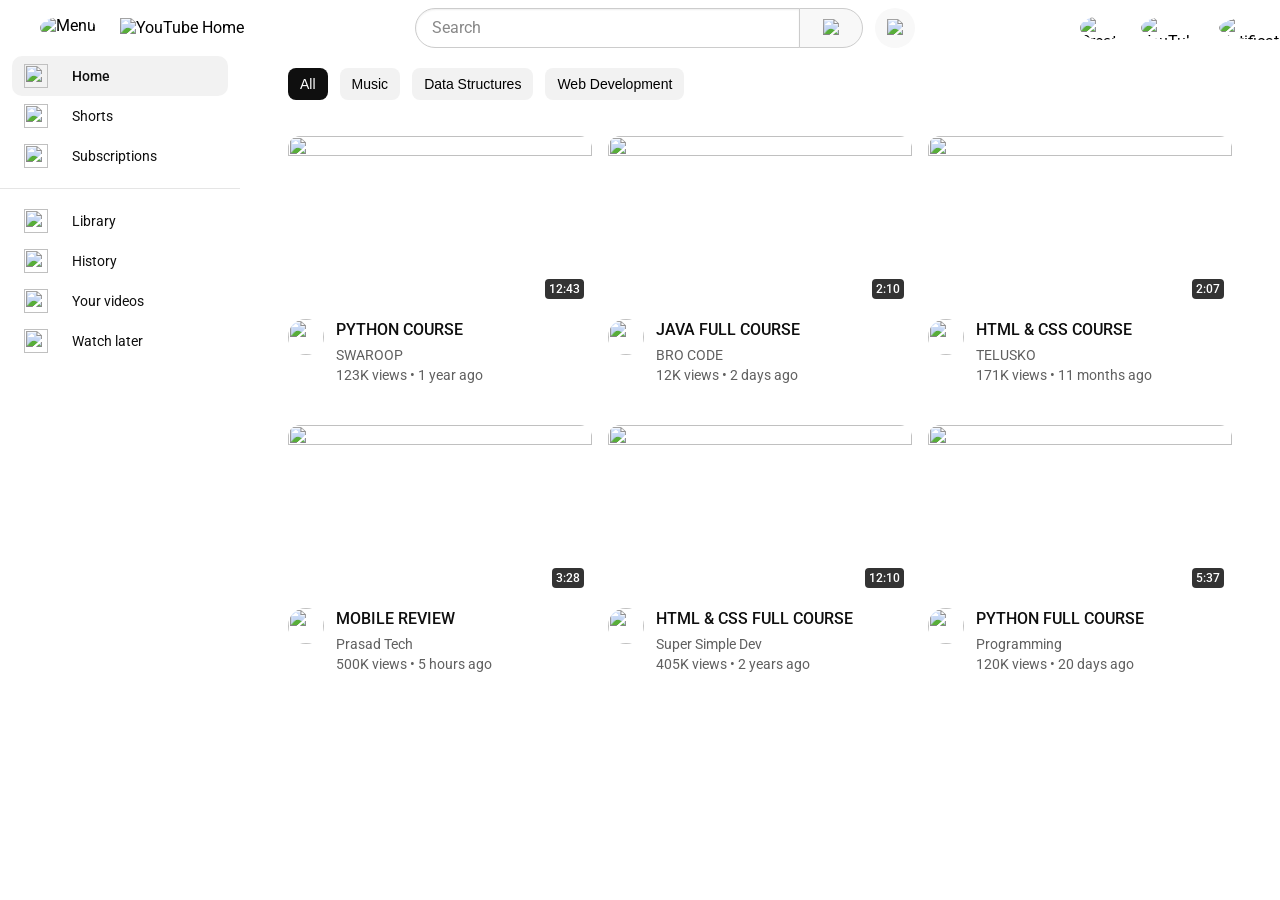
==== index.html @ 042ae622 "Add files via upload" ====
<!doctype html>
<html>

<head>
    <title>YouTube</title>
    <link rel="preconnect" href="https://fonts.googleapis.com" />
    <link rel="preconnect" href="https://fonts.gstatic.com" crossorigin />
    <link href="https://fonts.googleapis.com/css2?family=Roboto:wght@400;500;700&display=swap" rel="stylesheet" />
    <link rel="stylesheet" href="style.css" />
</head>

<body>
    <header class="header">
        <div class="left-section">
            <img class="hamburger-menu" src="../src/hamburger-menu.svg" title="Menu" />
            <img class="youtube-logo" src="../src/youtube-logo-.svg" title="YouTube Home" />
        </div>

        <div class="middle-section">
            <input class="search-bar" type="search" placeholder="Search" title="Search" />

            <button class="search-button" title="Search">
                <img class="search-icon" src="../src/search.svg" />
            </button>

            <button class="voice-search-button" title="Search with your voice">
                <img class="voice-search-icon" src="../src/voice-search-icon.svg" />
            </button>
        </div>

        <div class="right-section">
            <img class="upload-icon" src="../src/upload.svg" title="Create" />
            <img class="youtube-apps-icon" src="../src/youtube-apps.svg" title="YouTube apps" />
            <img class="notifications-icon" src="../src/notifications.svg" title="Notifications" />
            <button class="theme-toggle-button" title="Toggle Dark/Light Mode">🌙</button>
            <img class="current-user-picture" src="../src/user.avif" title="Profile" />
        </div>
    </header>

    <nav class="sidebar">
        <div class="sidebar-link active">
            <img src="../src/home.svg" />
            <div>Home</div>
        </div>
        <div class="sidebar-link">
            <img src="../src/explore.svg" />
            <div>Shorts</div>
        </div>
        <div class="sidebar-link">
            <img src="../src/subscriptions.svg" />
            <div>Subscriptions</div>
        </div>

        <div class="sidebar-divider"></div>

        <div class="sidebar-link">
            <img src="../src/library.svg" />
            <div>Library</div>
        </div>
        <div class="sidebar-link">
            <img src="../src/history_24.svg" />
            <div>History</div>
        </div>
        <div class="sidebar-link">
            <img src="../src/my videos.jpeg" />
            <div>Your videos</div>
        </div>
        <div class="sidebar-link">
            <img src="../src/library.svg" />
            <div>Watch later</div>
        </div>
    </nav>

    <main>
        <div class="categories">
            <button class="category-pill active">All</button>

            <button class="category-pill">Music</button>
            <button class="category-pill">Data Structures</button>
            <button class="category-pill">Web Development</button>
        </div>

        <section class="content" id="search-results-section" style="display: none;">
        </section>

        <section class="content" id="home-section">
            <div class="video">
                <div class="thumb">
                    <a target="_blank" href="https://youtu.be/fHKPQEVCX-s?si=FgmPAvWsWkRdtgcK"><img
                            src="../src/1.jpg" /></a>
                    <span class="time">12:43</span>
                </div>
                <div class="info">
                    <img src="../src/user.avif" />
                    <div>
                        <h4>PYTHON COURSE</h4>
                        <p class="channel">SWAROOP</p>
                        <p class="meta">123K views • 1 year ago</p>
                    </div>
                </div>
            </div>

            <div class="video">
                <div class="thumb">
                    <a target="_blank" href="https://youtu.be/G3e-cpL7ofc?si=cBDUlY2dsx352biN"><img
                            src="../src/2.jpg" /></a>
                    <span class="time">2:10</span>
                </div>
                <div class="info">
                    <img src="../src/user.avif" />
                    <div>
                        <h4>JAVA FULL COURSE</h4>
                        <p class="channel">BRO CODE</p>
                        <p class="meta">12K views • 2 days ago</p>
                    </div>
                </div>
            </div>

            <div class="video">
                <div class="thumb">
                    <a target="_blank" href="https://youtu.be/G3e-cpL7ofc?si=cBDUlY2dsx352biN"><img
                            src="../src/3.jpg" /></a>
                    <span class="time">2:07</span>
                </div>
                <div class="info">
                    <img src="../src/user.avif" />
                    <div>
                        <h4>HTML & CSS COURSE</h4>
                        <p class="channel">TELUSKO</p>
                        <p class="meta">171K views • 11 months ago</p>
                    </div>
                </div>
            </div>

            <div class="video">
                <div class="thumb">
                    <a target="_blank" href="https://youtu.be/G3e-cpL7ofc?si=cBDUlY2dsx352biN"><img
                            src="../src/4.jpg" /></a>
                    <span class="time">3:28</span>
                </div>
                <div class="info">
                    <img src="../src/user.avif" />
                    <div>
                        <h4>MOBILE REVIEW</h4>
                        <p class="channel">Prasad Tech</p>
                        <p class="meta">500K views • 5 hours ago</p>
                    </div>
                </div>
            </div>

            <div class="video">
                <div class="thumb">
                    <a target="_blank" href="https://youtu.be/G3e-cpL7ofc?si=cBDUlY2dsx352biN"><img
                            src="../src/5.jpg" /></a>
                    <span class="time">12:10</span>
                </div>
                <div class="info">
                    <img src="../src/user.avif" />
                    <div>
                        <h4>
                            <a href="https://youtu.be/G3e-cpL7ofc?si=cBDUlY2dsx352biN">HTML & CSS FULL COURSE</a>
                        </h4>
                        <p class="channel">Super Simple Dev</p>
                        <p class="meta">405K views • 2 years ago</p>
                    </div>
                </div>
            </div>

            <div class="video">
                <div class="thumb">
                    <a target="_blank" href="https://youtu.be/G3e-cpL7ofc?si=cBDUlY2dsx352biN"><img
                            src="../src/6.jpg" /></a>
                    <span class="time">5:37</span>
                </div>
                <div class="info">
                    <img src="../src/user.avif" />
                    <div>
                        <h4>PYTHON FULL COURSE</h4>
                        <p class="channel">Programming</p>
                        <p class="meta">120K views • 20 days ago</p>
                    </div>
                </div>
            </div>
        </section>

        <!-- Music Section -->
        <section class="content" id="music-section" style="display: none;">
            <div class="video">
                <div class="thumb"><a href="#"><img src="../src/music.webp" /></a><span class="time">3:45</span></div>
                <div class="info"><img src="../src/user.avif" />
                    <div>
                        <h4>Best Pop Hits 2026</h4>
                        <p class="channel">Music Mix</p>
                        <p class="meta">2M views • 1 month ago</p>
                    </div>
                </div>
            </div>
            <div class="video">
                <div class="thumb"><a href="#"><img src="../src/music2.webp" /></a><span class="time">1:02:11</span>
                </div>
                <div class="info"><img src="../src/user.avif" />
                    <div>
                        <h4>Relaxing Lofi Music</h4>
                        <p class="channel">Chill Vibes</p>
                        <p class="meta">5.5M views • 6 months ago</p>
                    </div>
                </div>
            </div>
            <div class="video">
                <div class="thumb"><a href="#"><img src="../src/3.jpg" /></a><span class="time">45:20</span></div>
                <div class="info"><img src="../src/user.avif" />
                    <div>
                        <h4>Classical Piano Masterpieces</h4>
                        <p class="channel">Classical Sounds</p>
                        <p class="meta">800K views • 2 years ago</p>
                    </div>
                </div>
            </div>
            <div class="video">
                <div class="thumb"><a href="#"><img src="../src/4.jpg" /></a><span class="time">3:20</span></div>
                <div class="info"><img src="../src/user.avif" />
                    <div>
                        <h4>Top 50 EDM Drops</h4>
                        <p class="channel">Rave On</p>
                        <p class="meta">1.1M views • 3 weeks ago</p>
                    </div>
                </div>
            </div>
            <div class="video">
                <div class="thumb"><a href="#"><img src="../src/5.jpg" /></a><span class="time">5:15</span></div>
                <div class="info"><img src="../src/user.avif" />
                    <div>
                        <h4>Acoustic Guitar Covers</h4>
                        <p class="channel">Cover Nation</p>
                        <p class="meta">3M views • 1 year ago</p>
                    </div>
                </div>
            </div>
            <div class="video">
                <div class="thumb"><a href="#"><img
                            src="https://images.unsplash.com/photo-1520690214124-2405c5217036?w=500&q=80" /></a><span
                        class="time">2:30:00</span></div>
                <div class="info"><img src="../src/user.avif" />
                    <div>
                        <h4>Study Motivation Music</h4>
                        <p class="channel">Focus Brain</p>
                        <p class="meta">10M views • 4 months ago</p>
                    </div>
                </div>
            </div>
        </section>

        <!-- Data Structures Section -->
        <section class="content" id="data-structures-section" style="display: none;">
            <div class="video">
                <div class="thumb"><a href="#"><img
                            src="https://images.unsplash.com/photo-1555066931-4365d14bab8c?w=500&q=80" /></a><span
                        class="time">4:00:00</span></div>
                <div class="info"><img src="../src/user.avif" />
                    <div>
                        <h4>Data Structures and Algorithms Full Course</h4>
                        <p class="channel">CodeAcademy</p>
                        <p class="meta">3M views • 2 years ago</p>
                    </div>
                </div>
            </div>
            <div class="video">
                <div class="thumb"><a href="#"><img
                            src="https://images.unsplash.com/photo-1515879218367-8466d910aaa4?w=500&q=80" /></a><span
                        class="time">12:30</span></div>
                <div class="info"><img src="../src/user.avif" />
                    <div>
                        <h4>Big O Notation Explained Fast</h4>
                        <p class="channel">Tech Math</p>
                        <p class="meta">1.5M views • 1 year ago</p>
                    </div>
                </div>
            </div>
            <div class="video">
                <div class="thumb"><a href="#"><img
                            src="https://images.unsplash.com/photo-1504639725590-34d0984388bd?w=500&q=80" /></a><span
                        class="time">45:10</span></div>
                <div class="info"><img src="../src/user.avif" />
                    <div>
                        <h4>Mastering Linked Lists</h4>
                        <p class="channel">CS Basics</p>
                        <p class="meta">800K views • 8 months ago</p>
                    </div>
                </div>
            </div>
            <div class="video">
                <div class="thumb"><a href="#"><img
                            src="https://images.unsplash.com/photo-1526374965328-7f61d4dc18c5?w=500&q=80" /></a><span
                        class="time">1:30:00</span></div>
                <div class="info"><img src="../src/user.avif" />
                    <div>
                        <h4>Binary Search Trees in Java</h4>
                        <p class="channel">Java King</p>
                        <p class="meta">500K views • 3 years ago</p>
                    </div>
                </div>
            </div>
            <div class="video">
                <div class="thumb"><a href="#"><img
                            src="https://images.unsplash.com/photo-1517694712202-14dd9538aa97?w=500&q=80" /></a><span
                        class="time">22:00</span></div>
                <div class="info"><img src="../src/user.avif" />
                    <div>
                        <h4>Google Interview Coding Problem</h4>
                        <p class="channel">Tech Interview</p>
                        <p class="meta">4M views • 2 months ago</p>
                    </div>
                </div>
            </div>
            <div class="video">
                <div class="thumb"><a href="#"><img
                            src="https://images.unsplash.com/photo-1551033406-611cf9a28f67?w=500&q=80" /></a><span
                        class="time">15:45</span></div>
                <div class="info"><img src="../src/user.avif" />
                    <div>
                        <h4>Graph Traversal Algorithms</h4>
                        <p class="channel">Algo Expert</p>
                        <p class="meta">2M views • 4 years ago</p>
                    </div>
                </div>
            </div>
        </section>

        <section class="content" id="web-development-section" style="display: none;">
            <div class="video">
                <div class="thumb"><a href="#"><img
                            src="https://images.unsplash.com/photo-1460925895917-afdab827c52f?w=500&q=80" /></a><span
                        class="time">14:24</span></div>
                <div class="info"><img src="../src/user.avif" />
                    <div>
                        <h4>Discovering Hidden Gems in Coding</h4>
                        <p class="channel">Tech Explorer</p>
                        <p class="meta">50K views • 1 week ago</p>
                    </div>
                </div>
            </div>
            <div class="video">
                <div class="thumb"><a href="#"><img
                            src="https://images.unsplash.com/photo-1504639725590-34d0984388bd?w=500&q=80" /></a><span
                        class="time">10:00</span></div>
                <div class="info"><img src="../src/user.avif" />
                    <div>
                        <h4>10 Coding Secrets You Didn't Know</h4>
                        <p class="channel">Code Master</p>
                        <p class="meta">120K views • 2 weeks ago</p>
                    </div>
                </div>
            </div>
            <div class="video">
                <div class="thumb"><a href="#"><img
                            src="https://images.unsplash.com/photo-1517694712202-14dd9538aa97?w=500&q=80" /></a><span
                        class="time">22:15</span></div>
                <div class="info"><img src="../src/user.avif" />
                    <div>
                        <h4>Building a startup in 30 days</h4>
                        <p class="channel">Silicon Valley Diary</p>
                        <p class="meta">2M views • 1 month ago</p>
                    </div>
                </div>
            </div>
            <div class="video">
                <div class="thumb"><a href="#"><img
                            src="https://images.unsplash.com/photo-1542831371-29b0f74f9713?w=500&q=80" /></a><span
                        class="time">15:30</span></div>
                <div class="info"><img src="../src/user.avif" />
                    <div>
                        <h4>The Best CSS Frameworks of 2026</h4>
                        <p class="channel">Design Guru</p>
                        <p class="meta">500K views • 3 days ago</p>
                    </div>
                </div>
            </div>
            <div class="video">
                <div class="thumb"><a href="#"><img
                            src="https://images.unsplash.com/photo-1555066931-4365d14bab8c?w=500&q=80" /></a><span
                        class="time">18:45</span></div>
                <div class="info"><img src="../src/user.avif" />
                    <div>
                        <h4>Why I Switched to Neovim (And You Should Too)</h4>
                        <p class="channel">Terminal King</p>
                        <p class="meta">300K views • 2 weeks ago</p>
                    </div>
                </div>
            </div>
            <div class="video">
                <div class="thumb"><a href="#"><img
                            src="https://images.unsplash.com/photo-1498050108023-c5249f4df085?w=500&q=80" /></a><span
                        class="time">1:20:00</span></div>
                <div class="info"><img src="../src/user.avif" />
                    <div>
                        <h4>Full Stack Web Development Roadmap</h4>
                        <p class="channel">FreeCodeCamp</p>
                        <p class="meta">5M views • 5 months ago</p>
                    </div>
                </div>
            </div>
        </section>
    </main>

    <script src="new.js"></script>
</body>

</html>
---- style.css ----
body {
    font-family: 'Roboto', Arial, sans-serif;
    margin: 0;
    padding-top: 56px;
    padding-left: 264px;

    padding-right: 24px;
    background-color: #ffffff;
}

p {
    margin: 0;
}

.header {
    height: 56px;
    display: flex;
    justify-content: space-between;
    align-items: center;
    position: fixed;
    top: 0;
    left: 0;
    right: 0;
    z-index: 100;
    background-color: white;
    padding: 0 16px;
}

.left-section {
    display: flex;
    align-items: center;
}

.hamburger-menu {
    height: 24px;
    margin: 0 16px;
    cursor: pointer;
    transition: background-color 0.2s;
    padding: 8px;
    border-radius: 50%;
}

.hamburger-menu:active {
    background-color: #e5e5e5;
}

.youtube-logo {
    height: 20px;
    padding: 18px 14px 18px 0;
    object-fit: contain;
}

.middle-section {
    flex: 1;
    max-width: 500px;
    margin: 0 35px;
    display: flex;
    align-items: center;
}

.search-bar {
    flex: 1;
    height: 40px;
    padding-left: 16px;
    font-size: 16px;
    border: 1px solid #ccc;
    border-top-left-radius: 40px;
    border-bottom-left-radius: 40px;
    box-shadow: inset 0 1px 2px #eee;
}

.search-bar::placeholder {
    font-family: 'Roboto', Arial, sans-serif;
    color: #888;
}

.search-button {
    height: 40px;
    width: 64px;
    border: 1px solid #ccc;
    background: #f8f8f8;
    margin-left: -1px;
    border-top-right-radius: 40px;
    border-bottom-right-radius: 40px;
}

.voice-search-button {
    height: 40px;
    width: 40px;
    margin-left: 12px;
    border-radius: 50%;
    border: none;
    background: #f8f8f8;
}

.search-icon,
.voice-search-icon,
.upload-icon,
.youtube-apps-icon,
.notifications-icon {
    height: 24px;
}

.right-section {
    width: 180px;
    margin-right: 12px;
    display: flex;
    justify-content: space-between;
    align-items: center;
}

.upload-icon,
.youtube-apps-icon,
.notifications-icon {
    padding: 8px;
    border-radius: 50%;
    cursor: pointer;
    transition: background-color 0.15s;
}

.upload-icon:hover,
.youtube-apps-icon:hover,
.notifications-icon:hover {
    background-color: #f2f2f2;
}

.current-user-picture {
    height: 32px;
    border-radius: 50%;
    cursor: pointer;
}

.sidebar {
    position: fixed;
    left: 0;
    top: 56px;
    bottom: 0;
    width: 240px;
    background-color: white;
    overflow-y: auto;
    padding-bottom: 24px;
}

.sidebar::-webkit-scrollbar {
    width: 8px;
}

.sidebar::-webkit-scrollbar-thumb {
    background: transparent;
    border-radius: 4px;
}

.sidebar:hover::-webkit-scrollbar-thumb {
    background: #c1c1c1;
}

.categories {
    position: sticky;
    top: 56px;
    background-color: white;
    z-index: 99;
    display: flex;
    align-items: center;
    padding: 12px 24px;
    overflow-x: auto;
    gap: 12px;
    margin-bottom: 24px;
}

.sidebar-link {
    height: 40px;
    display: flex;
    flex-direction: row;
    justify-content: flex-start;
    align-items: center;
    padding: 0 12px;
    margin: 0 12px;
    border-radius: 10px;
    cursor: pointer;
}

.sidebar-link img {
    height: 24px;
    width: 24px;
    object-fit: contain;
    margin-right: 24px;
}

.sidebar-link div {
    font-size: 14px;
    font-weight: 400;
    color: #0f0f0f;
    white-space: nowrap;
    overflow: hidden;
    text-overflow: ellipsis;
}

.sidebar-divider {
    border-bottom: 1px solid #e5e5e5;
    margin: 12px 0;
}


.content {
    display: grid;
    grid-template-columns: repeat(auto-fill, minmax(300px, 1fr));
    gap: 40px 16px;
    padding: 0 24px;
}

.thumb {
    position: relative;
}

.thumb img {
    width: 100%;
    border-radius: 12px;
    aspect-ratio: 16 / 9;
    object-fit: cover;
}

.time {
    position: absolute;
    bottom: 8px;
    right: 8px;
    background: rgba(0, 0, 0, 0.8);
    font-weight: 500;
    border-radius: 4px;
    color: white;
    font-size: 12px;
    padding: 3px 4px;
}

.info {
    display: grid;
    grid-template-columns: 36px 1fr;
    gap: 12px;
    margin-top: 12px;
}

.info img {
    width: 36px;
    height: 36px;
    object-fit: cover;
    border-radius: 50%;
}

.info h4 {
    margin: 0 0 4px 0;
    font-size: 16px;
    font-weight: 500;
    line-height: 22px;
    color: #0f0f0f;
    display: -webkit-box;
    -webkit-line-clamp: 2;
    line-clamp: 2;
    -webkit-box-orient: vertical;
    overflow: hidden;
    text-overflow: ellipsis;
}

.info h4 a {
    text-decoration: none;
    color: inherit;
}

.channel,
.meta {
    font-size: 14px;
    color: #606060;
    line-height: 20px;
}

.channel:hover {
    color: #0f0f0f;
}

@media (max-width: 500px) {
    .content {
        grid-template-columns: 1fr;
    }
}

body {
    transition: padding-left 0.2s ease-in-out;
}

body.sidebar-closed {
    padding-left: 24px;
}

.sidebar {
    transition: transform 0.2s ease-in-out, opacity 0.2s ease-in-out;
}

.sidebar.closed {
    transform: translateX(-100%);
    opacity: 0;
    pointer-events: none;
}

.hamburger-menu {
    cursor: pointer;
    transition: background-color 0.2s;
    padding: 8px;
    border-radius: 50%;
}

.hamburger-menu:active {
    background-color: #e5e5e5;
}

.search-button,
.voice-search-button {
    cursor: pointer;
    transition: background-color 0.2s;
}

.search-button:hover,
.voice-search-button:hover {
    background-color: #e5e5e5;
}

.search-bar:focus {
    outline: none;
    border: 1px solid #1c62b9;
    box-shadow: inset 0 1px 2px #eee;
}

.sidebar-link {
    transition: background-color 0.15s ease-in-out;
    cursor: pointer;
    border-radius: 10px;
    width: auto;
}

.sidebar-link.active {
    background-color: #f2f2f2;
    font-weight: 500;
}

.sidebar-link.active div {
    font-weight: 500;
}

.sidebar-link:hover {
    background-color: #f2f2f2;
}

.video {
    cursor: pointer;
}

.categories::-webkit-scrollbar {
    display: none;
}

.categories {
    -ms-overflow-style: none;
    scrollbar-width: none;
}

.category-pill {
    background-color: #f2f2f2;
    border: none;
    height: 32px;
    border-radius: 8px;
    padding: 0 12px;
    font-size: 14px;
    font-weight: 500;
    cursor: pointer;
    white-space: nowrap;
    transition: background-color 0.2s, color 0.2s;
}

.category-pill:hover {
    background-color: #e5e5e5;
}

.category-pill.active {
    background-color: #0f0f0f;
    color: white;
}

.theme-toggle-button {
    background: none;
    border: none;
    font-size: 20px;
    cursor: pointer;
    padding: 8px;
    border-radius: 50%;
    transition: background-color 0.15s;
}

.theme-toggle-button:hover {
    background-color: #f2f2f2;
}

/* Dark Mode Styles */
body.dark-mode {
    background-color: #0f0f0f;
    color: #f1f1f1;
}

body.dark-mode .header,
body.dark-mode .sidebar,
body.dark-mode .categories {
    background-color: #0f0f0f;
}

body.dark-mode .sidebar-link div,
body.dark-mode .info h4 {
    color: #f1f1f1;
}

body.dark-mode .channel,
body.dark-mode .meta {
    color: #aaaaaa;
}

body.dark-mode .channel:hover {
    color: #f1f1f1;
}

body.dark-mode .search-bar {
    background-color: #121212;
    border-color: #303030;
    color: #f1f1f1;
}

body.dark-mode .search-button,
body.dark-mode .voice-search-button {
    background-color: #222222;
    border-color: #303030;
}

body.dark-mode .search-button:hover,
body.dark-mode .voice-search-button:hover,
body.dark-mode .upload-icon:hover,
body.dark-mode .youtube-apps-icon:hover,
body.dark-mode .notifications-icon:hover,
body.dark-mode .theme-toggle-button:hover {
    background-color: #303030;
}

body.dark-mode .sidebar-divider {
    border-color: #303030;
}

body.dark-mode .sidebar-link:hover,
body.dark-mode .sidebar-link.active {
    background-color: #303030;
}

body.dark-mode .category-pill {
    background-color: #272727;
    color: #f1f1f1;
}

body.dark-mode .category-pill:hover {
    background-color: #3f3f3f;
}

body.dark-mode .category-pill.active {
    background-color: #f1f1f1;
    color: #0f0f0f;
}

body.dark-mode .search-icon,
body.dark-mode .voice-search-icon,
body.dark-mode .upload-icon,
body.dark-mode .youtube-apps-icon,
body.dark-mode .notifications-icon,
body.dark-mode .hamburger-menu,
body.dark-mode .sidebar-link img {
    filter: invert(1);
}
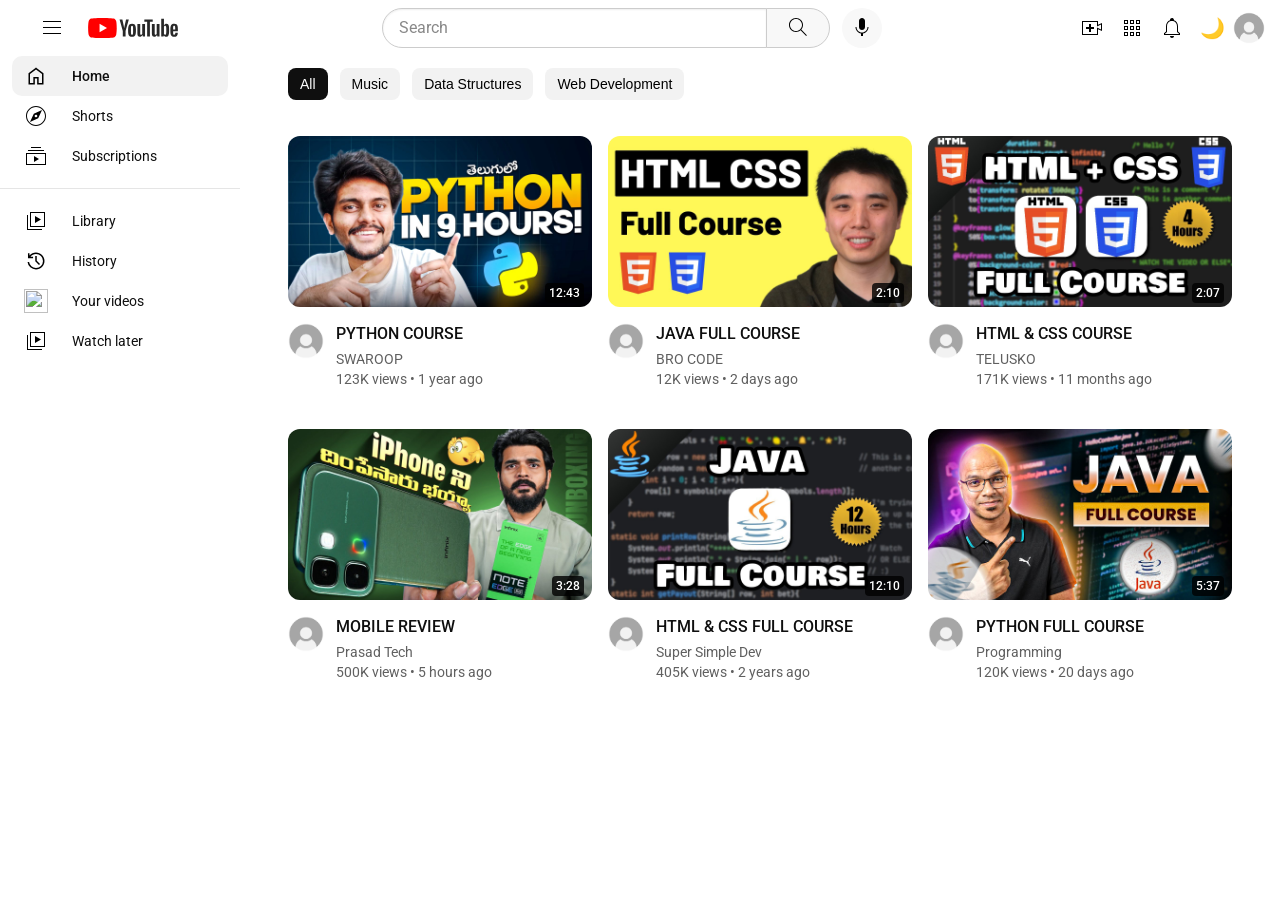
==== commit addc9848: "Update index.html" ====
--- a/index.html
+++ b/index.html
@@ -12,61 +12,61 @@
 <body>
     <header class="header">
         <div class="left-section">
-            <img class="hamburger-menu" src="../src/hamburger-menu.svg" title="Menu" />
-            <img class="youtube-logo" src="../src/youtube-logo-.svg" title="YouTube Home" />
+            <img class="hamburger-menu" src="hamburger-menu.svg" title="Menu" />
+            <img class="youtube-logo" src="youtube-logo-.svg" title="YouTube Home" />
         </div>
 
         <div class="middle-section">
             <input class="search-bar" type="search" placeholder="Search" title="Search" />
 
             <button class="search-button" title="Search">
-                <img class="search-icon" src="../src/search.svg" />
+                <img class="search-icon" src="search.svg" />
             </button>
 
             <button class="voice-search-button" title="Search with your voice">
-                <img class="voice-search-icon" src="../src/voice-search-icon.svg" />
+                <img class="voice-search-icon" src="voice-search-icon.svg" />
             </button>
         </div>
 
         <div class="right-section">
-            <img class="upload-icon" src="../src/upload.svg" title="Create" />
-            <img class="youtube-apps-icon" src="../src/youtube-apps.svg" title="YouTube apps" />
-            <img class="notifications-icon" src="../src/notifications.svg" title="Notifications" />
+            <img class="upload-icon" src="upload.svg" title="Create" />
+            <img class="youtube-apps-icon" src="youtube-apps.svg" title="YouTube apps" />
+            <img class="notifications-icon" src="notifications.svg" title="Notifications" />
             <button class="theme-toggle-button" title="Toggle Dark/Light Mode">🌙</button>
-            <img class="current-user-picture" src="../src/user.avif" title="Profile" />
+            <img class="current-user-picture" src="user.avif" title="Profile" />
         </div>
     </header>
 
     <nav class="sidebar">
         <div class="sidebar-link active">
-            <img src="../src/home.svg" />
+            <img src="home.svg" />
             <div>Home</div>
         </div>
         <div class="sidebar-link">
-            <img src="../src/explore.svg" />
+            <img src="explore.svg" />
             <div>Shorts</div>
         </div>
         <div class="sidebar-link">
-            <img src="../src/subscriptions.svg" />
+            <img src="subscriptions.svg" />
             <div>Subscriptions</div>
         </div>
 
         <div class="sidebar-divider"></div>
 
         <div class="sidebar-link">
-            <img src="../src/library.svg" />
+            <img src="library.svg" />
             <div>Library</div>
         </div>
         <div class="sidebar-link">
-            <img src="../src/history_24.svg" />
+            <img src="history_24.svg" />
             <div>History</div>
         </div>
         <div class="sidebar-link">
-            <img src="../src/my videos.jpeg" />
+            <img src="my videos.jpeg" />
             <div>Your videos</div>
         </div>
         <div class="sidebar-link">
-            <img src="../src/library.svg" />
+            <img src="library.svg" />
             <div>Watch later</div>
         </div>
     </nav>
@@ -87,11 +87,11 @@
             <div class="video">
                 <div class="thumb">
                     <a target="_blank" href="https://youtu.be/fHKPQEVCX-s?si=FgmPAvWsWkRdtgcK"><img
-                            src="../src/1.jpg" /></a>
+                            src="1.jpg" /></a>
                     <span class="time">12:43</span>
                 </div>
                 <div class="info">
-                    <img src="../src/user.avif" />
+                    <img src="user.avif" />
                     <div>
                         <h4>PYTHON COURSE</h4>
                         <p class="channel">SWAROOP</p>
@@ -103,11 +103,11 @@
             <div class="video">
                 <div class="thumb">
                     <a target="_blank" href="https://youtu.be/G3e-cpL7ofc?si=cBDUlY2dsx352biN"><img
-                            src="../src/2.jpg" /></a>
+                            src="2.jpg" /></a>
                     <span class="time">2:10</span>
                 </div>
                 <div class="info">
-                    <img src="../src/user.avif" />
+                    <img src="user.avif" />
                     <div>
                         <h4>JAVA FULL COURSE</h4>
                         <p class="channel">BRO CODE</p>
@@ -119,11 +119,11 @@
             <div class="video">
                 <div class="thumb">
                     <a target="_blank" href="https://youtu.be/G3e-cpL7ofc?si=cBDUlY2dsx352biN"><img
-                            src="../src/3.jpg" /></a>
+                            src="3.jpg" /></a>
                     <span class="time">2:07</span>
                 </div>
                 <div class="info">
-                    <img src="../src/user.avif" />
+                    <img src="user.avif" />
                     <div>
                         <h4>HTML & CSS COURSE</h4>
                         <p class="channel">TELUSKO</p>
@@ -135,11 +135,11 @@
             <div class="video">
                 <div class="thumb">
                     <a target="_blank" href="https://youtu.be/G3e-cpL7ofc?si=cBDUlY2dsx352biN"><img
-                            src="../src/4.jpg" /></a>
+                            src="4.jpg" /></a>
                     <span class="time">3:28</span>
                 </div>
                 <div class="info">
-                    <img src="../src/user.avif" />
+                    <img src="user.avif" />
                     <div>
                         <h4>MOBILE REVIEW</h4>
                         <p class="channel">Prasad Tech</p>
@@ -151,11 +151,11 @@
             <div class="video">
                 <div class="thumb">
                     <a target="_blank" href="https://youtu.be/G3e-cpL7ofc?si=cBDUlY2dsx352biN"><img
-                            src="../src/5.jpg" /></a>
+                            src="5.jpg" /></a>
                     <span class="time">12:10</span>
                 </div>
                 <div class="info">
-                    <img src="../src/user.avif" />
+                    <img src="user.avif" />
                     <div>
                         <h4>
                             <a href="https://youtu.be/G3e-cpL7ofc?si=cBDUlY2dsx352biN">HTML & CSS FULL COURSE</a>
@@ -169,11 +169,11 @@
             <div class="video">
                 <div class="thumb">
                     <a target="_blank" href="https://youtu.be/G3e-cpL7ofc?si=cBDUlY2dsx352biN"><img
-                            src="../src/6.jpg" /></a>
+                            src="6.jpg" /></a>
                     <span class="time">5:37</span>
                 </div>
                 <div class="info">
-                    <img src="../src/user.avif" />
+                    <img src="user.avif" />
                     <div>
                         <h4>PYTHON FULL COURSE</h4>
                         <p class="channel">Programming</p>
@@ -183,11 +183,11 @@
             </div>
         </section>
 
-        <!-- Music Section -->
+        
         <section class="content" id="music-section" style="display: none;">
             <div class="video">
-                <div class="thumb"><a href="#"><img src="../src/music.webp" /></a><span class="time">3:45</span></div>
-                <div class="info"><img src="../src/user.avif" />
+                <div class="thumb"><a href="#"><img src="music.webp" /></a><span class="time">3:45</span></div>
+                <div class="info"><img src="user.avif" />
                     <div>
                         <h4>Best Pop Hits 2026</h4>
                         <p class="channel">Music Mix</p>
@@ -196,9 +196,9 @@
                 </div>
             </div>
             <div class="video">
-                <div class="thumb"><a href="#"><img src="../src/music2.webp" /></a><span class="time">1:02:11</span>
-                </div>
-                <div class="info"><img src="../src/user.avif" />
+                <div class="thumb"><a href="#"><img src="music2.webp" /></a><span class="time">1:02:11</span>
+                </div>
+                <div class="info"><img src="user.avif" />
                     <div>
                         <h4>Relaxing Lofi Music</h4>
                         <p class="channel">Chill Vibes</p>
@@ -207,8 +207,8 @@
                 </div>
             </div>
             <div class="video">
-                <div class="thumb"><a href="#"><img src="../src/3.jpg" /></a><span class="time">45:20</span></div>
-                <div class="info"><img src="../src/user.avif" />
+                <div class="thumb"><a href="#"><img src="3.jpg" /></a><span class="time">45:20</span></div>
+                <div class="info"><img src="user.avif" />
                     <div>
                         <h4>Classical Piano Masterpieces</h4>
                         <p class="channel">Classical Sounds</p>
@@ -217,8 +217,8 @@
                 </div>
             </div>
             <div class="video">
-                <div class="thumb"><a href="#"><img src="../src/4.jpg" /></a><span class="time">3:20</span></div>
-                <div class="info"><img src="../src/user.avif" />
+                <div class="thumb"><a href="#"><img src="4.jpg" /></a><span class="time">3:20</span></div>
+                <div class="info"><img src="user.avif" />
                     <div>
                         <h4>Top 50 EDM Drops</h4>
                         <p class="channel">Rave On</p>
@@ -227,8 +227,8 @@
                 </div>
             </div>
             <div class="video">
-                <div class="thumb"><a href="#"><img src="../src/5.jpg" /></a><span class="time">5:15</span></div>
-                <div class="info"><img src="../src/user.avif" />
+                <div class="thumb"><a href="#"><img src=".5.jpg" /></a><span class="time">5:15</span></div>
+                <div class="info"><img src="user.avif" />
                     <div>
                         <h4>Acoustic Guitar Covers</h4>
                         <p class="channel">Cover Nation</p>
@@ -240,7 +240,7 @@
                 <div class="thumb"><a href="#"><img
                             src="https://images.unsplash.com/photo-1520690214124-2405c5217036?w=500&q=80" /></a><span
                         class="time">2:30:00</span></div>
-                <div class="info"><img src="../src/user.avif" />
+                <div class="info"><img src="user.avif" />
                     <div>
                         <h4>Study Motivation Music</h4>
                         <p class="channel">Focus Brain</p>
@@ -250,13 +250,13 @@
             </div>
         </section>
 
-        <!-- Data Structures Section -->
+  
         <section class="content" id="data-structures-section" style="display: none;">
             <div class="video">
                 <div class="thumb"><a href="#"><img
                             src="https://images.unsplash.com/photo-1555066931-4365d14bab8c?w=500&q=80" /></a><span
                         class="time">4:00:00</span></div>
-                <div class="info"><img src="../src/user.avif" />
+                <div class="info"><img src="user.avif" />
                     <div>
                         <h4>Data Structures and Algorithms Full Course</h4>
                         <p class="channel">CodeAcademy</p>
@@ -268,7 +268,7 @@
                 <div class="thumb"><a href="#"><img
                             src="https://images.unsplash.com/photo-1515879218367-8466d910aaa4?w=500&q=80" /></a><span
                         class="time">12:30</span></div>
-                <div class="info"><img src="../src/user.avif" />
+                <div class="info"><img src="src/user.avif" />
                     <div>
                         <h4>Big O Notation Explained Fast</h4>
                         <p class="channel">Tech Math</p>
@@ -280,7 +280,7 @@
                 <div class="thumb"><a href="#"><img
                             src="https://images.unsplash.com/photo-1504639725590-34d0984388bd?w=500&q=80" /></a><span
                         class="time">45:10</span></div>
-                <div class="info"><img src="../src/user.avif" />
+                <div class="info"><img src="src/user.avif" />
                     <div>
                         <h4>Mastering Linked Lists</h4>
                         <p class="channel">CS Basics</p>
@@ -292,7 +292,7 @@
                 <div class="thumb"><a href="#"><img
                             src="https://images.unsplash.com/photo-1526374965328-7f61d4dc18c5?w=500&q=80" /></a><span
                         class="time">1:30:00</span></div>
-                <div class="info"><img src="../src/user.avif" />
+                <div class="info"><img src="user.avif" />
                     <div>
                         <h4>Binary Search Trees in Java</h4>
                         <p class="channel">Java King</p>
@@ -304,7 +304,7 @@
                 <div class="thumb"><a href="#"><img
                             src="https://images.unsplash.com/photo-1517694712202-14dd9538aa97?w=500&q=80" /></a><span
                         class="time">22:00</span></div>
-                <div class="info"><img src="../src/user.avif" />
+                <div class="info"><img src=".user.avif" />
                     <div>
                         <h4>Google Interview Coding Problem</h4>
                         <p class="channel">Tech Interview</p>
@@ -316,7 +316,7 @@
                 <div class="thumb"><a href="#"><img
                             src="https://images.unsplash.com/photo-1551033406-611cf9a28f67?w=500&q=80" /></a><span
                         class="time">15:45</span></div>
-                <div class="info"><img src="../src/user.avif" />
+                <div class="info"><img src="user.avif" />
                     <div>
                         <h4>Graph Traversal Algorithms</h4>
                         <p class="channel">Algo Expert</p>
@@ -331,7 +331,7 @@
                 <div class="thumb"><a href="#"><img
                             src="https://images.unsplash.com/photo-1460925895917-afdab827c52f?w=500&q=80" /></a><span
                         class="time">14:24</span></div>
-                <div class="info"><img src="../src/user.avif" />
+                <div class="info"><img src="user.avif" />
                     <div>
                         <h4>Discovering Hidden Gems in Coding</h4>
                         <p class="channel">Tech Explorer</p>
@@ -343,7 +343,7 @@
                 <div class="thumb"><a href="#"><img
                             src="https://images.unsplash.com/photo-1504639725590-34d0984388bd?w=500&q=80" /></a><span
                         class="time">10:00</span></div>
-                <div class="info"><img src="../src/user.avif" />
+                <div class="info"><img src="user.avif" />
                     <div>
                         <h4>10 Coding Secrets You Didn't Know</h4>
                         <p class="channel">Code Master</p>
@@ -355,7 +355,7 @@
                 <div class="thumb"><a href="#"><img
                             src="https://images.unsplash.com/photo-1517694712202-14dd9538aa97?w=500&q=80" /></a><span
                         class="time">22:15</span></div>
-                <div class="info"><img src="../src/user.avif" />
+                <div class="info"><img src="user.avif" />
                     <div>
                         <h4>Building a startup in 30 days</h4>
                         <p class="channel">Silicon Valley Diary</p>
@@ -367,7 +367,7 @@
                 <div class="thumb"><a href="#"><img
                             src="https://images.unsplash.com/photo-1542831371-29b0f74f9713?w=500&q=80" /></a><span
                         class="time">15:30</span></div>
-                <div class="info"><img src="../src/user.avif" />
+                <div class="info"><img src="user.avif" />
                     <div>
                         <h4>The Best CSS Frameworks of 2026</h4>
                         <p class="channel">Design Guru</p>
@@ -379,7 +379,7 @@
                 <div class="thumb"><a href="#"><img
                             src="https://images.unsplash.com/photo-1555066931-4365d14bab8c?w=500&q=80" /></a><span
                         class="time">18:45</span></div>
-                <div class="info"><img src="../src/user.avif" />
+                <div class="info"><img src="user.avif" />
                     <div>
                         <h4>Why I Switched to Neovim (And You Should Too)</h4>
                         <p class="channel">Terminal King</p>
@@ -391,7 +391,7 @@
                 <div class="thumb"><a href="#"><img
                             src="https://images.unsplash.com/photo-1498050108023-c5249f4df085?w=500&q=80" /></a><span
                         class="time">1:20:00</span></div>
-                <div class="info"><img src="../src/user.avif" />
+                <div class="info"><img src="user.avif" />
                     <div>
                         <h4>Full Stack Web Development Roadmap</h4>
                         <p class="channel">FreeCodeCamp</p>
@@ -405,4 +405,4 @@
     <script src="new.js"></script>
 </body>
 
-</html>+</html>
